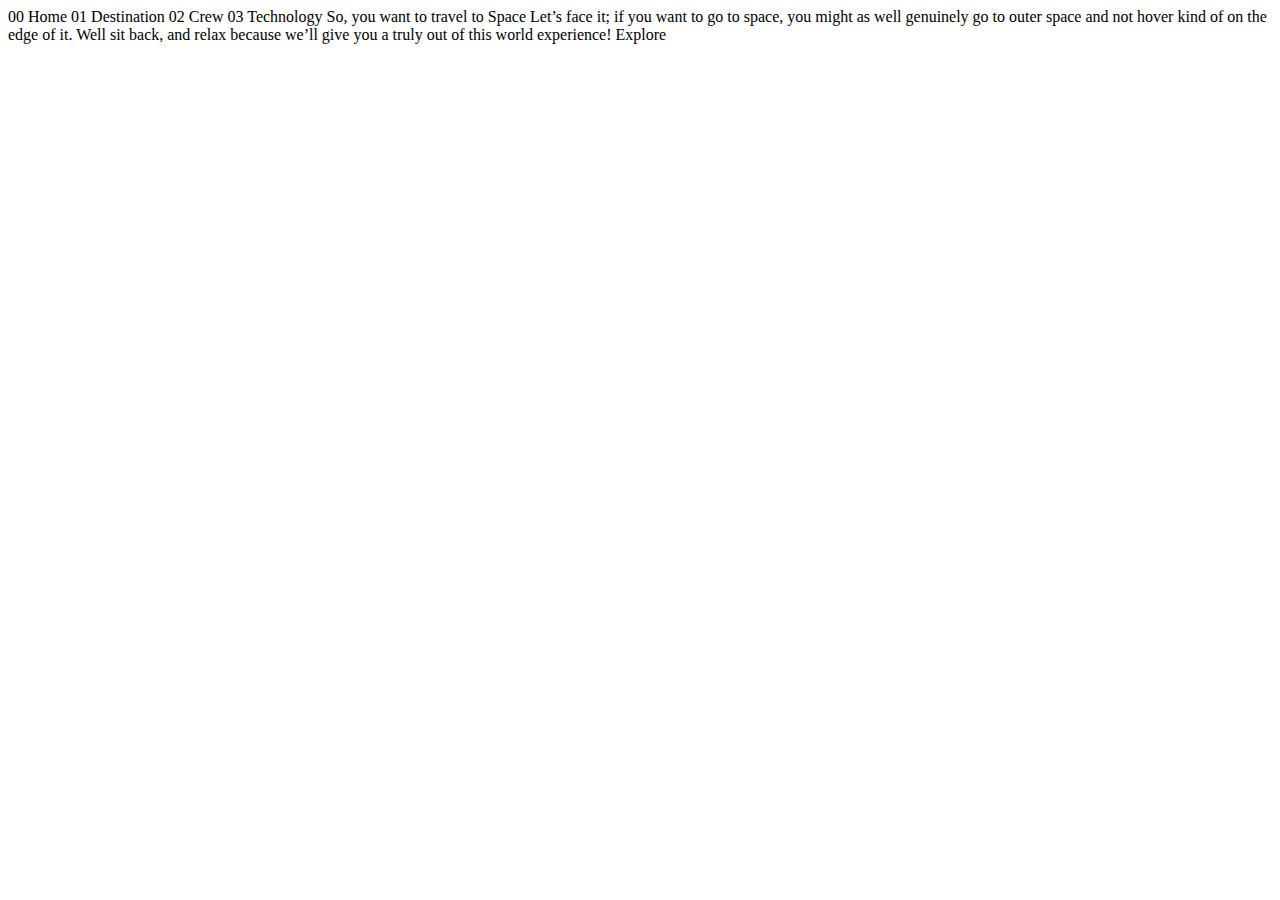
==== starter-code/index.html @ fa0e0a66 "first commit" ====
<!DOCTYPE html>
<html lang="en">
<head>
  <meta charset="UTF-8">
  <meta name="viewport" content="width=device-width, initial-scale=1.0">

  <link rel="icon" type="image/png" sizes="32x32" href="./assets/favicon-32x32.png">
  
  <title>Frontend Mentor | Space tourism website</title>
</head>
<body>

  00 Home
  01 Destination
  02 Crew
  03 Technology

  So, you want to travel to
  Space
  Let’s face it; if you want to go to space, you might as well genuinely go to 
  outer space and not hover kind of on the edge of it. Well sit back, and relax 
  because we’ll give you a truly out of this world experience!

  Explore

</body>
</html>
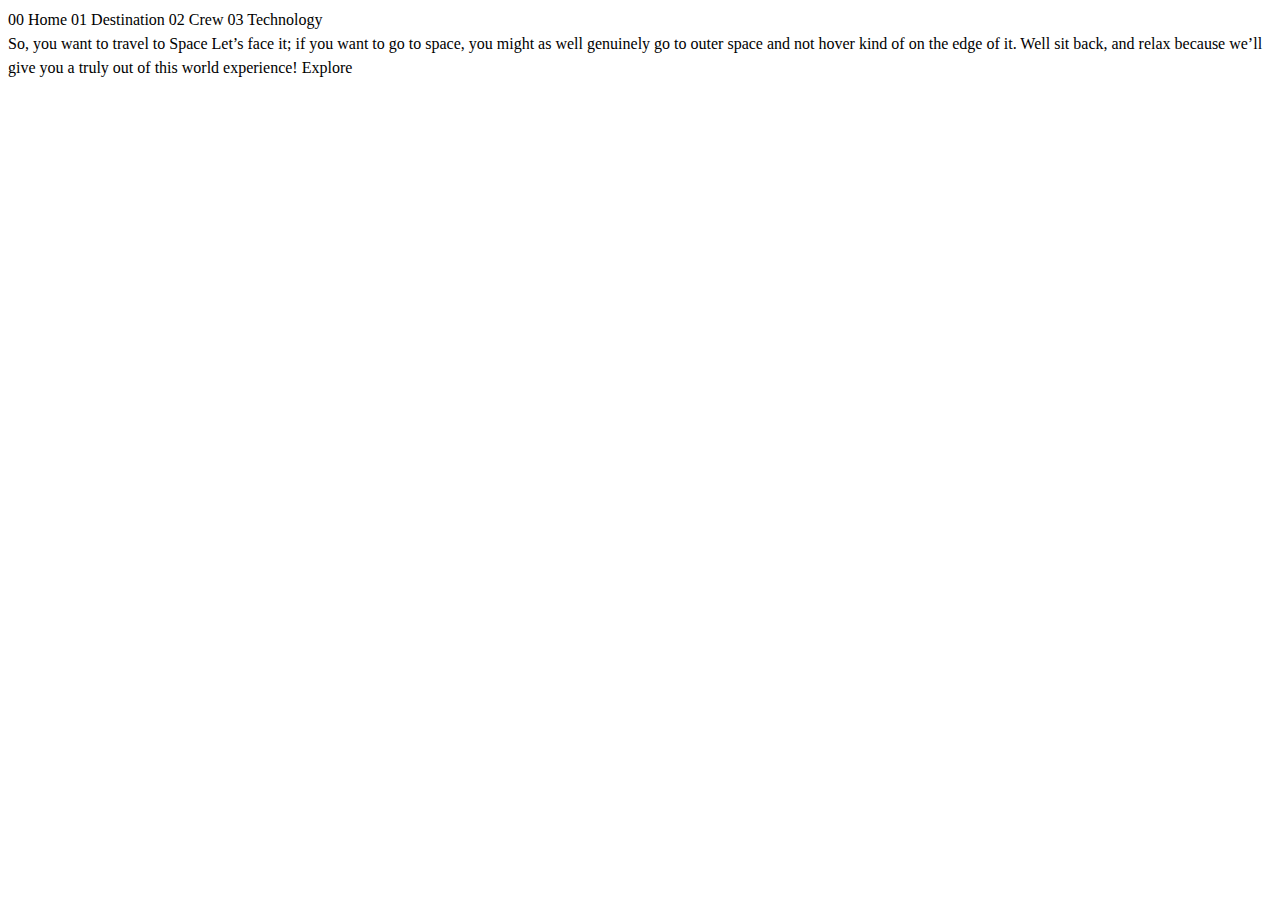
==== commit c7803537: "Added general css resets" ====
--- a/starter-code/index.html
+++ b/starter-code/index.html
@@ -1,27 +1,31 @@
 <!DOCTYPE html>
 <html lang="en">
+
 <head>
   <meta charset="UTF-8">
   <meta name="viewport" content="width=device-width, initial-scale=1.0">
+  <link rel="stylesheet" href="./assets/index.css">
+  <link rel="icon" type="image/png" sizes="32x32" href="./assets/favicon-32x32.png">
 
-  <link rel="icon" type="image/png" sizes="32x32" href="./assets/favicon-32x32.png">
-  
   <title>Frontend Mentor | Space tourism website</title>
 </head>
+
 <body>
-
-  00 Home
-  01 Destination
-  02 Crew
-  03 Technology
+  <nav>
+    00 Home
+    01 Destination
+    02 Crew
+    03 Technology
+  </nav>
 
   So, you want to travel to
   Space
-  Let’s face it; if you want to go to space, you might as well genuinely go to 
-  outer space and not hover kind of on the edge of it. Well sit back, and relax 
+  Let’s face it; if you want to go to space, you might as well genuinely go to
+  outer space and not hover kind of on the edge of it. Well sit back, and relax
   because we’ll give you a truly out of this world experience!
 
   Explore
 
 </body>
+
 </html>--- a/starter-code/assets/index.css
+++ b/starter-code/assets/index.css
@@ -0,0 +1,46 @@
+/* Boxsizing */
+
+*,
+*::before,
+*::after {
+    box-sizing: border-box;
+}
+/* ------- */
+
+/* resets */
+
+h1,
+h2,
+h3,
+h4,
+p,
+figure,
+picture {
+    margin: 0;
+}
+
+ul,
+li {
+    list-style: none;
+    text-decoration: none;
+}
+
+img,
+picture {
+    display: block;
+    max-width: 100%;
+}
+
+input,
+button,
+textarea,
+select {
+    font: inherit;
+}
+
+/* ------- */
+
+body {
+    line-height: 1.5;
+    min-height: 100vh;
+}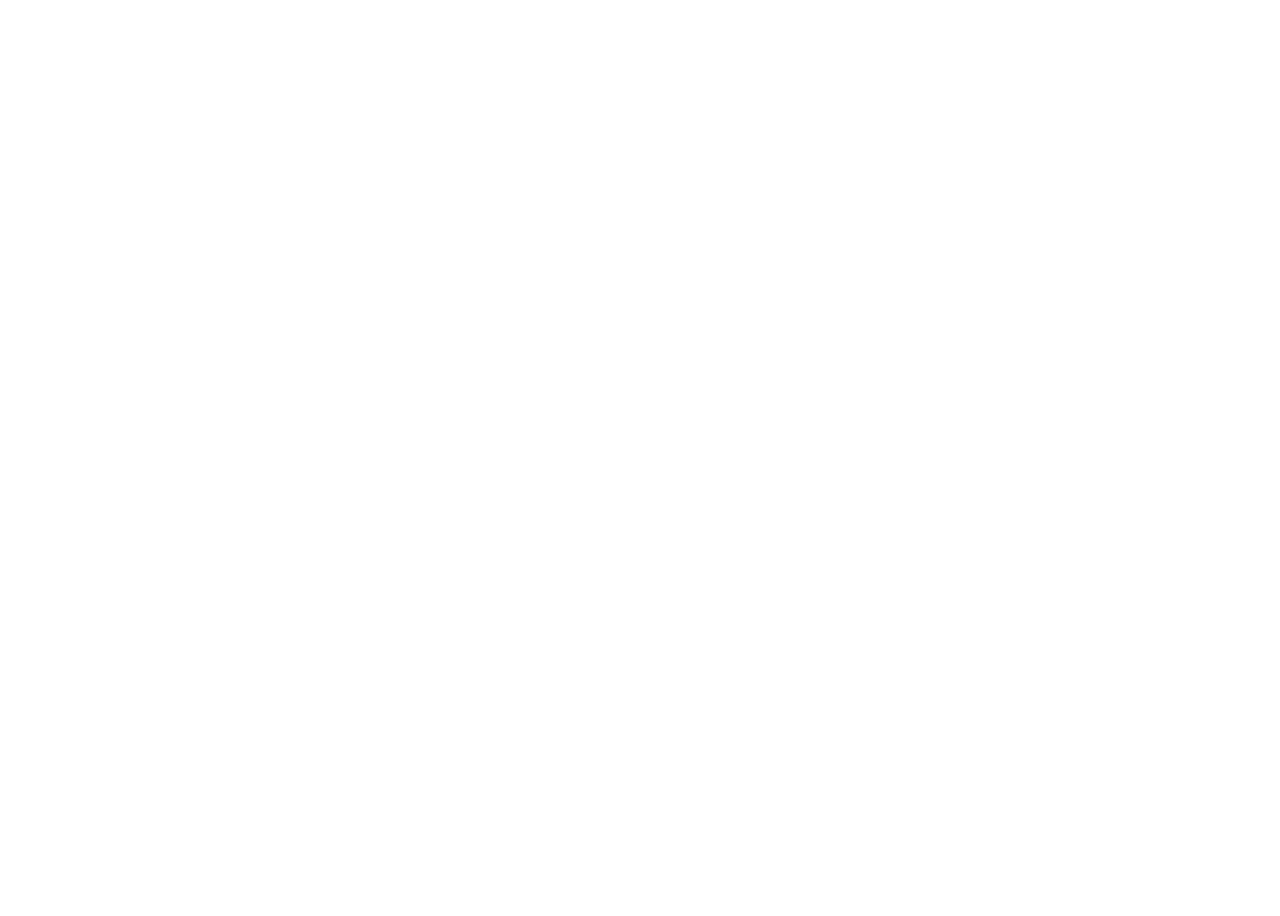
==== commit a141e047: "Design system updates" ====
--- a/starter-code/index.html
+++ b/starter-code/index.html
@@ -6,7 +6,9 @@
   <meta name="viewport" content="width=device-width, initial-scale=1.0">
   <link rel="stylesheet" href="./assets/index.css">
   <link rel="icon" type="image/png" sizes="32x32" href="./assets/favicon-32x32.png">
-
+  <link rel="preconnect" href="https://fonts.googleapis.com">
+  <link rel="preconnect" href="https://fonts.gstatic.com" crossorigin>
+  <link href="https://fonts.googleapis.com/css2?family=Barlow+Condensed&family=Bellefair&display=swap" rel="stylesheet">
   <title>Frontend Mentor | Space tourism website</title>
 </head>
 
--- a/starter-code/assets/index.css
+++ b/starter-code/assets/index.css
@@ -1,3 +1,30 @@
+/* Custom properties */
+
+:root {
+
+    /* colours */
+
+    --clr-dark: 230 35% 7%;
+    --clr-light-blue: 231 77% 90%;
+    --clr-white: 0 0% 100%;
+
+    /* font sizes */
+
+    --fs-900: 9.375rem; 
+    --fs-800: 6.25rem;
+    --fs-700: 3.5rem;
+    --fs-600: 2rem;
+    --fs-500: 1.75rem;
+    --fs-400: 1.125rem;
+    --fs-300: 1rem;
+    --fs-200: 0.875rem;
+    
+    --ff-sans-normal: 'Barlow Condensed', sans-serif;
+    --ff-sans-serif: 'Bellefair', serif;
+}
+
+/* ---------- */
+
 /* Boxsizing */
 
 *,
@@ -41,6 +68,139 @@
 /* ------- */
 
 body {
+    font-family: var(--ff-sans-normal);
+    font-size: var(--fs-400);
+    color: hsl(var(--clr-white));
     line-height: 1.5;
     min-height: 100vh;
+}
+
+h1,
+h2,
+h3,
+h4,
+h5,
+p {
+    font-weight: 400;
+}
+
+/* Utility classes */
+
+.flex {
+    display: flex;
+    gap: var(--gap, 1rem);
+}
+
+.grid {
+    display: grid;
+    gap: var(--gap, 1rem);
+}
+
+.container {
+    padding: 0 2em;
+    max-width: 80rem;
+    margin: 0 auto;
+}
+
+.box {
+    padding: 3rem;
+    background: wheat;
+    
+}
+
+/* --------- */
+
+/* colours */
+
+.bg-dark {
+    background-color: hsl( var(--clr-dark));
+}
+
+.bg-light-blue {
+    background-color:  hsl(var(--clr-light-blue));
+}
+
+.bg-white {
+    background-color: hsl(var(--clr-white));
+}
+
+.text-dark {
+    color: hsl(var(--clr-dark));
+}
+
+.text-light-blue {
+    color: hsl(var(--clr-light-blue));
+}
+
+.text-white {
+    color: hsl(var(--clr-white));
+}
+
+.alpha-text {
+    color: hsl(var(--clr-white) / .6);
+}
+
+/* ------ */
+
+/* typography */
+
+.ff-serif {
+    font-family: var(--ff-sans-serif);
+}
+
+.ff-normal {
+    font-family: var(--ff-sans-normal);
+}
+
+.letter-spacing-1 {
+    letter-spacing: 4.75px;
+}
+.letter-spacing-2 {
+    letter-spacing: 2.7px;
+}
+.letter-spacing-3 {
+    letter-spacing: 2.35px;
+}
+
+.uppercase {
+    text-transform: uppercase;
+}
+
+.fs-900 {
+     font-size: var(--fs-900);
+}
+
+.fs-800 {
+     font-size: var(--fs-800); 
+}
+
+.fs-700 {
+     font-size: var(--fs-700);
+}
+
+.fs-600 {
+     font-size: var(--fs-600);
+}
+
+.fs-500 {
+     font-size: var(--fs-500); 
+}
+
+.fs-400 {
+     font-size: var(--fs-400); 
+}
+
+.fs-300 {
+     font-size: var(--fs-300); 
+}
+
+.fs-200 {
+     font-size: var(--fs-200); 
+}
+
+.fs-900,
+.fs-800,
+.fs-700,
+.fs-600 {
+    line-height: 1.1;
 }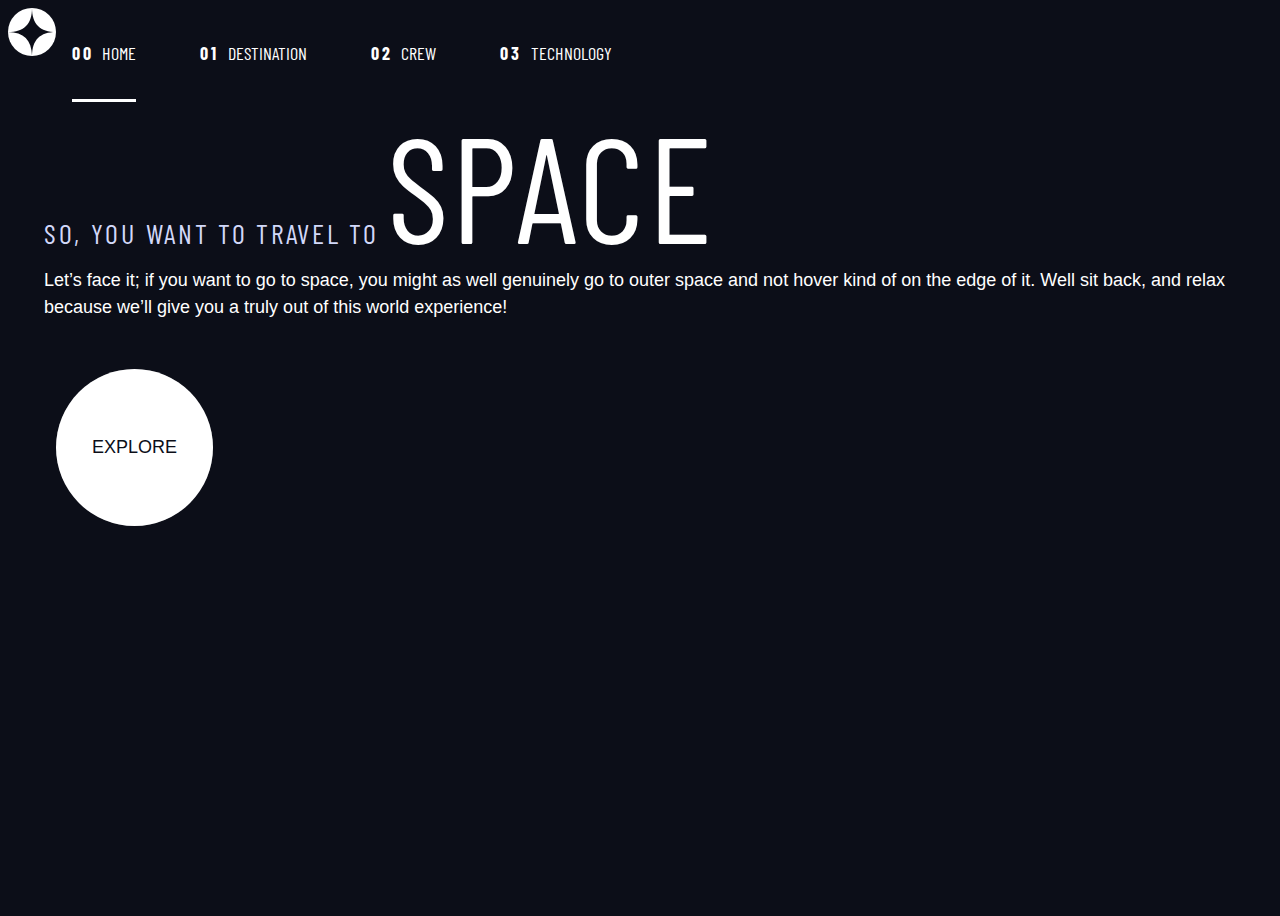
==== commit 71801a22: "html home page" ====
--- a/starter-code/index.html
+++ b/starter-code/index.html
@@ -12,21 +12,40 @@
   <title>Frontend Mentor | Space tourism website</title>
 </head>
 
-<body>
-  <nav>
-    00 Home
-    01 Destination
-    02 Crew
-    03 Technology
-  </nav>
+<body class="bg-dark">
+  <header class="primary-header flex">
 
-  So, you want to travel to
-  Space
-  Let’s face it; if you want to go to space, you might as well genuinely go to
-  outer space and not hover kind of on the edge of it. Well sit back, and relax
-  because we’ll give you a truly out of this world experience!
+    <div>
+      <img src="/starter-code/assets/shared/logo.svg" alt="logo">
+    </div>
+    <nav>
+      <ul style="--gap: 4rem;" class="ff-sans-cond primary-navigation underline-indicators flex">
+        <li class="active uppercase text-white"><a class="letter-spacing-2" href="#"><span>00</span></a>Home
+        </li>
+        <li class="uppercase text-white"><a class="letter-spacing-2" href="#"><span>01</span></a>Destination
+        </li>
+        <li class="uppercase text-white"><a class="letter-spacing-2" href="#"><span>02</span></a>Crew
+        </li>
+        <li class="uppercase text-white"><a class="letter-spacing-2" href="#"><span>03</span></a>Technology
+        </li>
+      </ul>
+    </nav>
+  </header>
+  <div class="container">
+    <h1 class="fs-500 ff-sans-cond letter-spacing-2 text-light-blue uppercase">
+      So, you want to travel to
+      <span class="fs-900 text-white">Space</span></h1>
 
-  Explore
+    <p> Let’s face it; if you want to go to space, you might as well genuinely go to
+      outer space and not hover kind of on the edge of it. Well sit back, and relax
+      because we’ll give you a truly out of this world experience!</p>
+  </div>
+  <div style="margin: 3rem;">
+    <!-- explore button -->
+    <a href="#" class="large-button bg-white ff-serif uppercase text-dark">Explore</a>
+    <!-- <p style="margin-top: 1rem;" class="text-light-blue">Landing Page Main Button - Idle</p> -->
+  </div>
+
 
 </body>
 
--- a/starter-code/assets/index.css
+++ b/starter-code/assets/index.css
@@ -19,8 +19,9 @@
     --fs-300: 1rem;
     --fs-200: 0.875rem;
     
-    --ff-sans-normal: 'Barlow Condensed', sans-serif;
-    --ff-sans-serif: 'Bellefair', serif;
+    --ff-sans-cond: "Barlow Condensed", sans-serif;
+    --ff-sans-normal: 'Barlow', sans-serif;
+    --ff-serif: 'Bellefair', serif;
 }
 
 /* ---------- */
@@ -96,6 +97,16 @@
     gap: var(--gap, 1rem);
 }
 
+.grid-container {
+    display: grid;
+    grid-template-columns: 2em minmax(0,40rem) minmax(0,40rem) 2em;
+}
+
+/* Select all but not the first child */
+.flow > * + * {
+    margin-top: var(--flow-space, 1rem);
+}
+
 .container {
     padding: 0 2em;
     max-width: 80rem;
@@ -144,6 +155,10 @@
 
 /* typography */
 
+.ff-sans-cond {
+    font-family: var(--ff-sans-cond);
+}
+
 .ff-serif {
     font-family: var(--ff-sans-serif);
 }
@@ -155,9 +170,11 @@
 .letter-spacing-1 {
     letter-spacing: 4.75px;
 }
+
 .letter-spacing-2 {
     letter-spacing: 2.7px;
 }
+
 .letter-spacing-3 {
     letter-spacing: 2.35px;
 }
@@ -203,4 +220,138 @@
 .fs-700,
 .fs-600 {
     line-height: 1.1;
-}+}
+
+.numbered-title {
+    font-size: var(--fs-500);
+    font-family: var(--ff-sans-normal);
+    letter-spacing: 4.75px;
+    text-transform: uppercase;
+}
+
+
+.numbered-title > span {
+    color: hsl(var(--clr-white) / .25);
+    margin-right: .5em;
+    font-weight: 700;
+}
+
+
+/* --------- */
+
+/* Components */
+
+.large-button {
+    position: relative;
+    display: inline-grid;
+    /* Sets width and height */
+    aspect-ratio: 1;   
+    padding: 0 2em;
+    place-items: center;
+    text-decoration: none;
+    border-radius: 50%;
+    z-index: 1;
+   
+}
+
+.large-button::after {
+    content: '';
+    position: absolute;
+    background: hsl(var(--clr-white) / .25);
+    border-radius: 50%;
+    height: 100%;
+    width: 100%;
+    z-index: -1;
+}
+
+.large-button:hover::after,
+.large-button:focus::after {
+    /* resize by 1.5 */
+    transform: scale(1.5); 
+}
+
+.primary-navigation {
+    margin: 0;
+    padding: 0;
+    list-style: none;
+    text-decoration: none;
+    --underline-gap: 2rem;
+}
+
+.primary-navigation a {
+    text-decoration: none ;
+}
+
+.primary-navigation a > span {
+    font-weight: 700;
+    margin-right: .5em;
+    color: hsl(var(--clr-white));
+    
+}
+
+.underline-indicators > * {
+    /* undifined local custom property  */
+    padding: var(--underline-gap, 1rem) 0;
+    
+    border: 0;
+    /* Hide border bottom */
+    border-bottom: solid hsl(var(--clr-white) / 0) ;   
+    cursor: pointer;
+}
+
+.underline-indicators > *:hover,
+.underline-indicators > *:focus {
+    border-color: hsl(var(--clr-white) /.5);
+}
+
+.underline-indicators > .active {
+    border-color: hsl(var(--clr-white));
+}
+
+.tab-list {
+/* undifined local custom property  */
+    --gap: 3rem;
+}
+
+.dot-indicators > * {
+    cursor: pointer;
+    border: 0;
+    /* Sets width and height */
+    aspect-ratio: 1;
+    border-radius: 50%;
+    padding: .8em;
+    background-color: hsl(var(--clr-white) /.25);
+}
+
+.dot-indicators > *:hover,
+.dot-indicators > *:focus {
+   background-color: hsl(var(--clr-white) / .5);
+}
+
+.dot-indicators > .active {
+    background-color: hsl(var(--clr-white) / 1);
+}
+
+
+
+.number-indicators > * {
+    cursor: pointer;
+    color: hsl(var(--clr-white) / 1);
+    aspect-ratio:1;
+    border-radius: 50%;
+    background-color: hsl(var(--clr-dark));
+    border: 1px solid hsl(var(--clr-white) / .25);
+    padding: 1em;
+    
+}
+
+.number-indicators > .active {
+    background-color: hsl(var(--clr-white) / 1);
+    color: hsl(var(--clr-dark));
+}
+
+.number-indicators > *:hover,
+.number-indicators > *:focus {
+    border: 1px solid hsl(var(--clr-white));
+}
+
